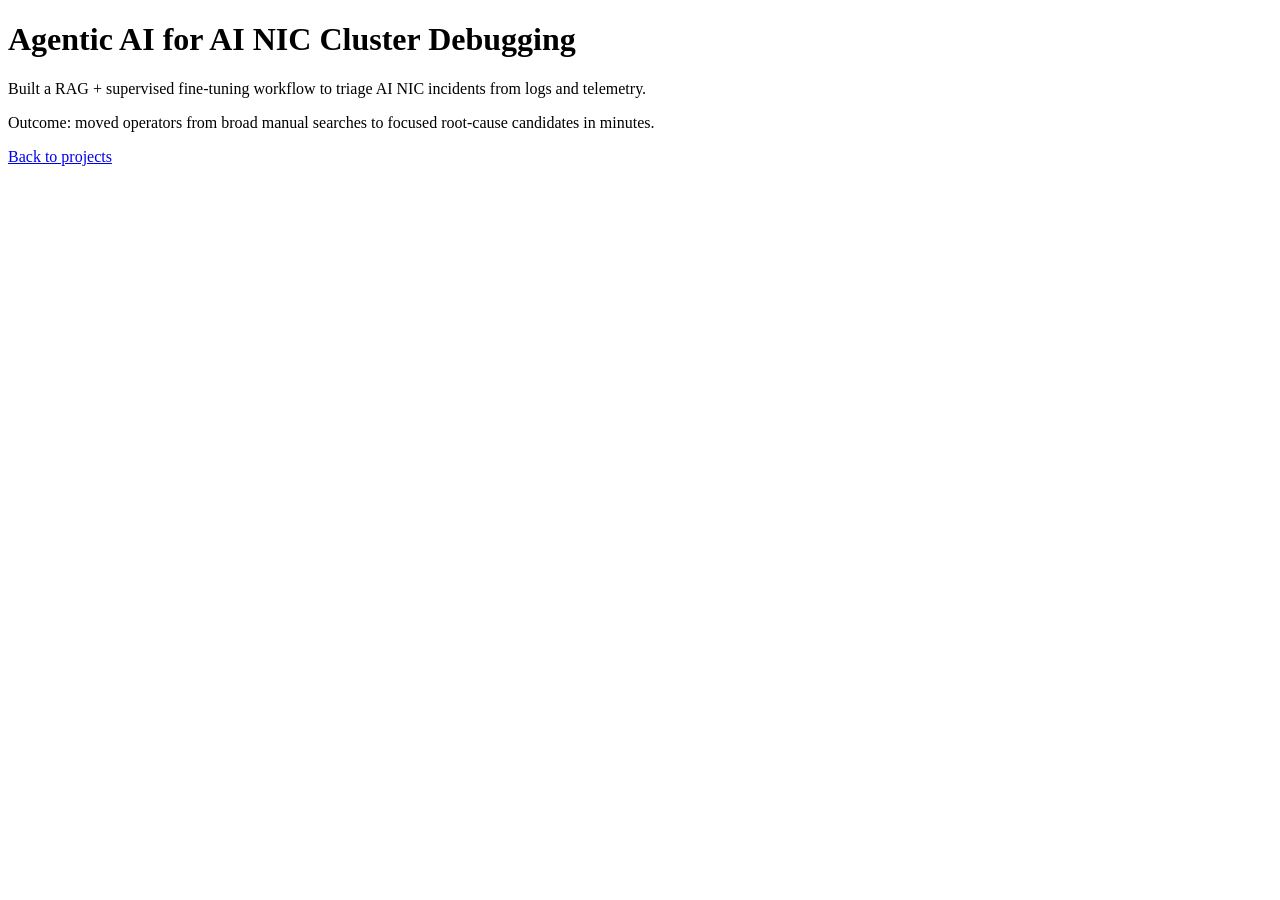
==== case-studies/ai-nic-rag.html @ d564003b "portfolio feedback changes" ====
<!doctype html>
<html lang="en">
<head>
  <meta charset="UTF-8">
  <meta name="viewport" content="width=device-width, initial-scale=1.0">
  <title>Case Study | Agentic AI for AI NIC Cluster Debugging</title>
</head>
<body>
  <main>
    <h1>Agentic AI for AI NIC Cluster Debugging</h1>
    <p>Built a RAG + supervised fine-tuning workflow to triage AI NIC incidents from logs and telemetry.</p>
    <p>Outcome: moved operators from broad manual searches to focused root-cause candidates in minutes.</p>
    <p><a href="../index.html#projects">Back to projects</a></p>
  </main>
</body>
</html>
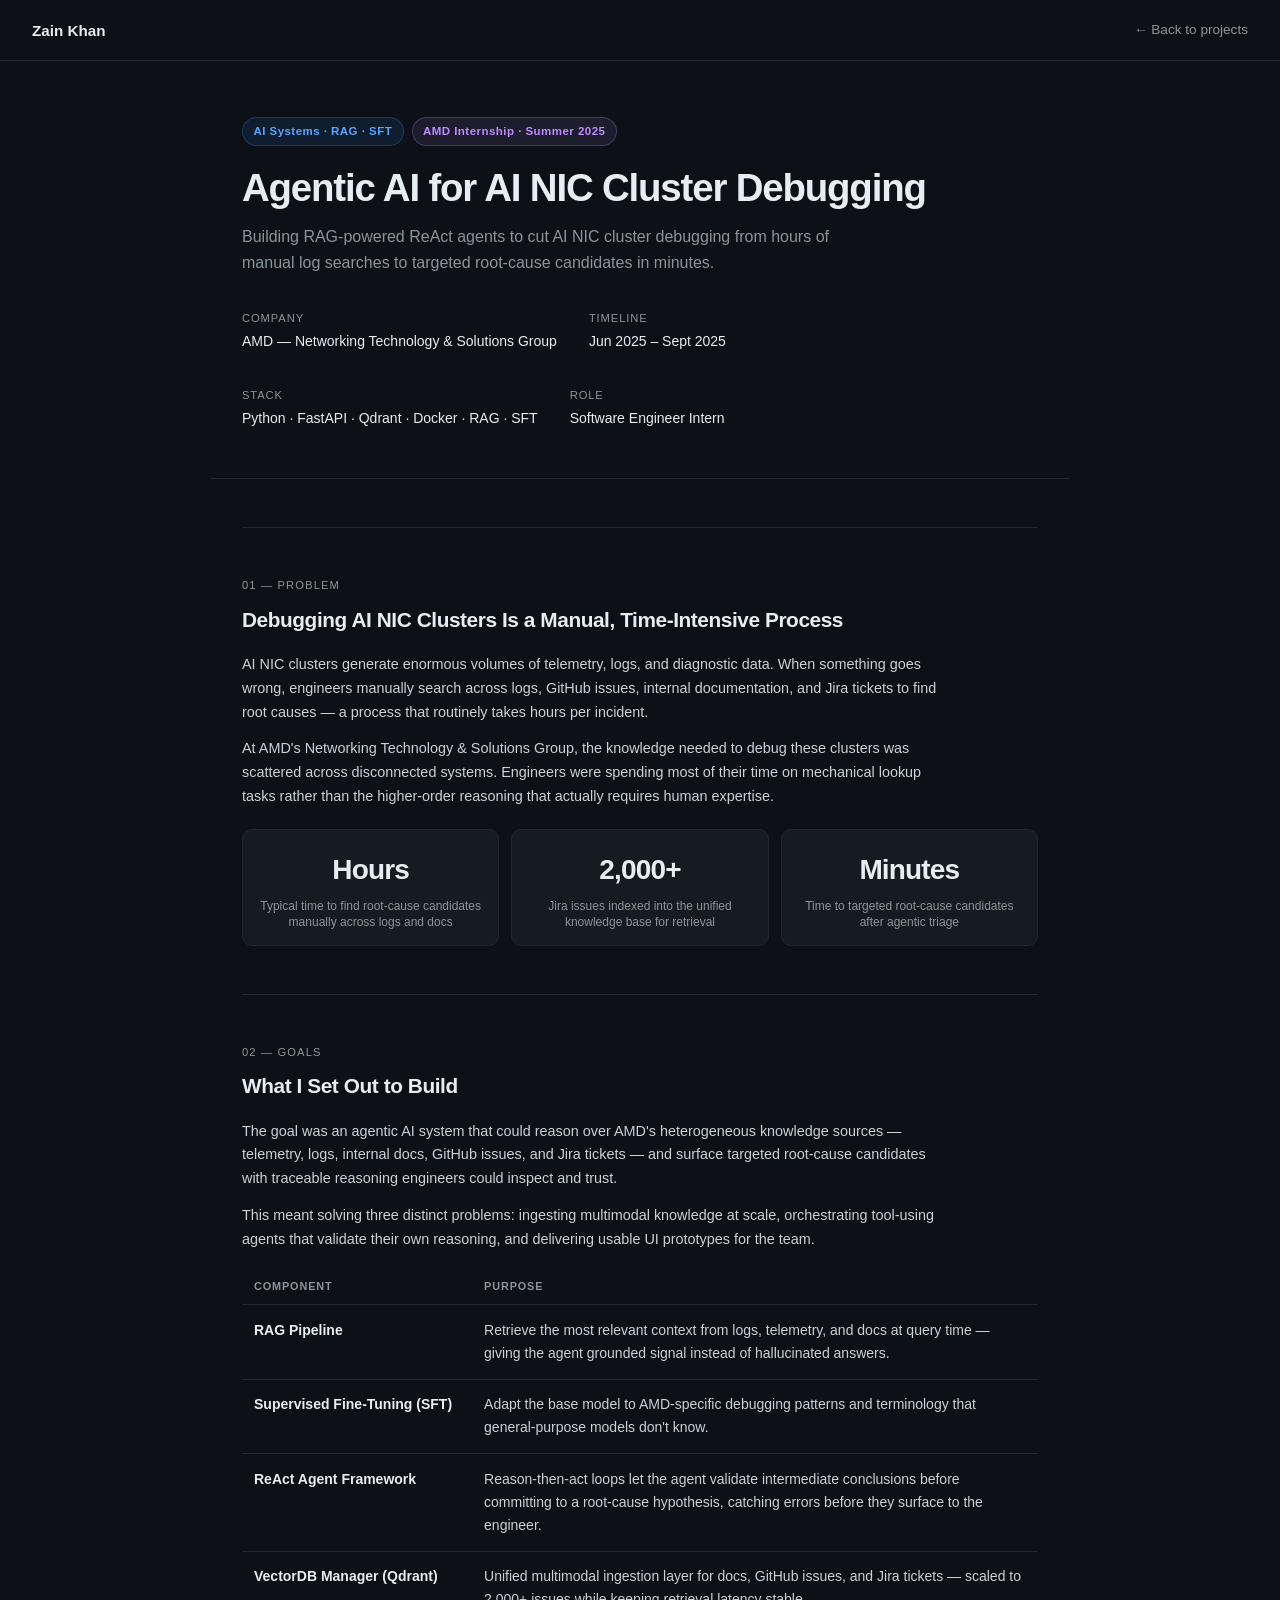
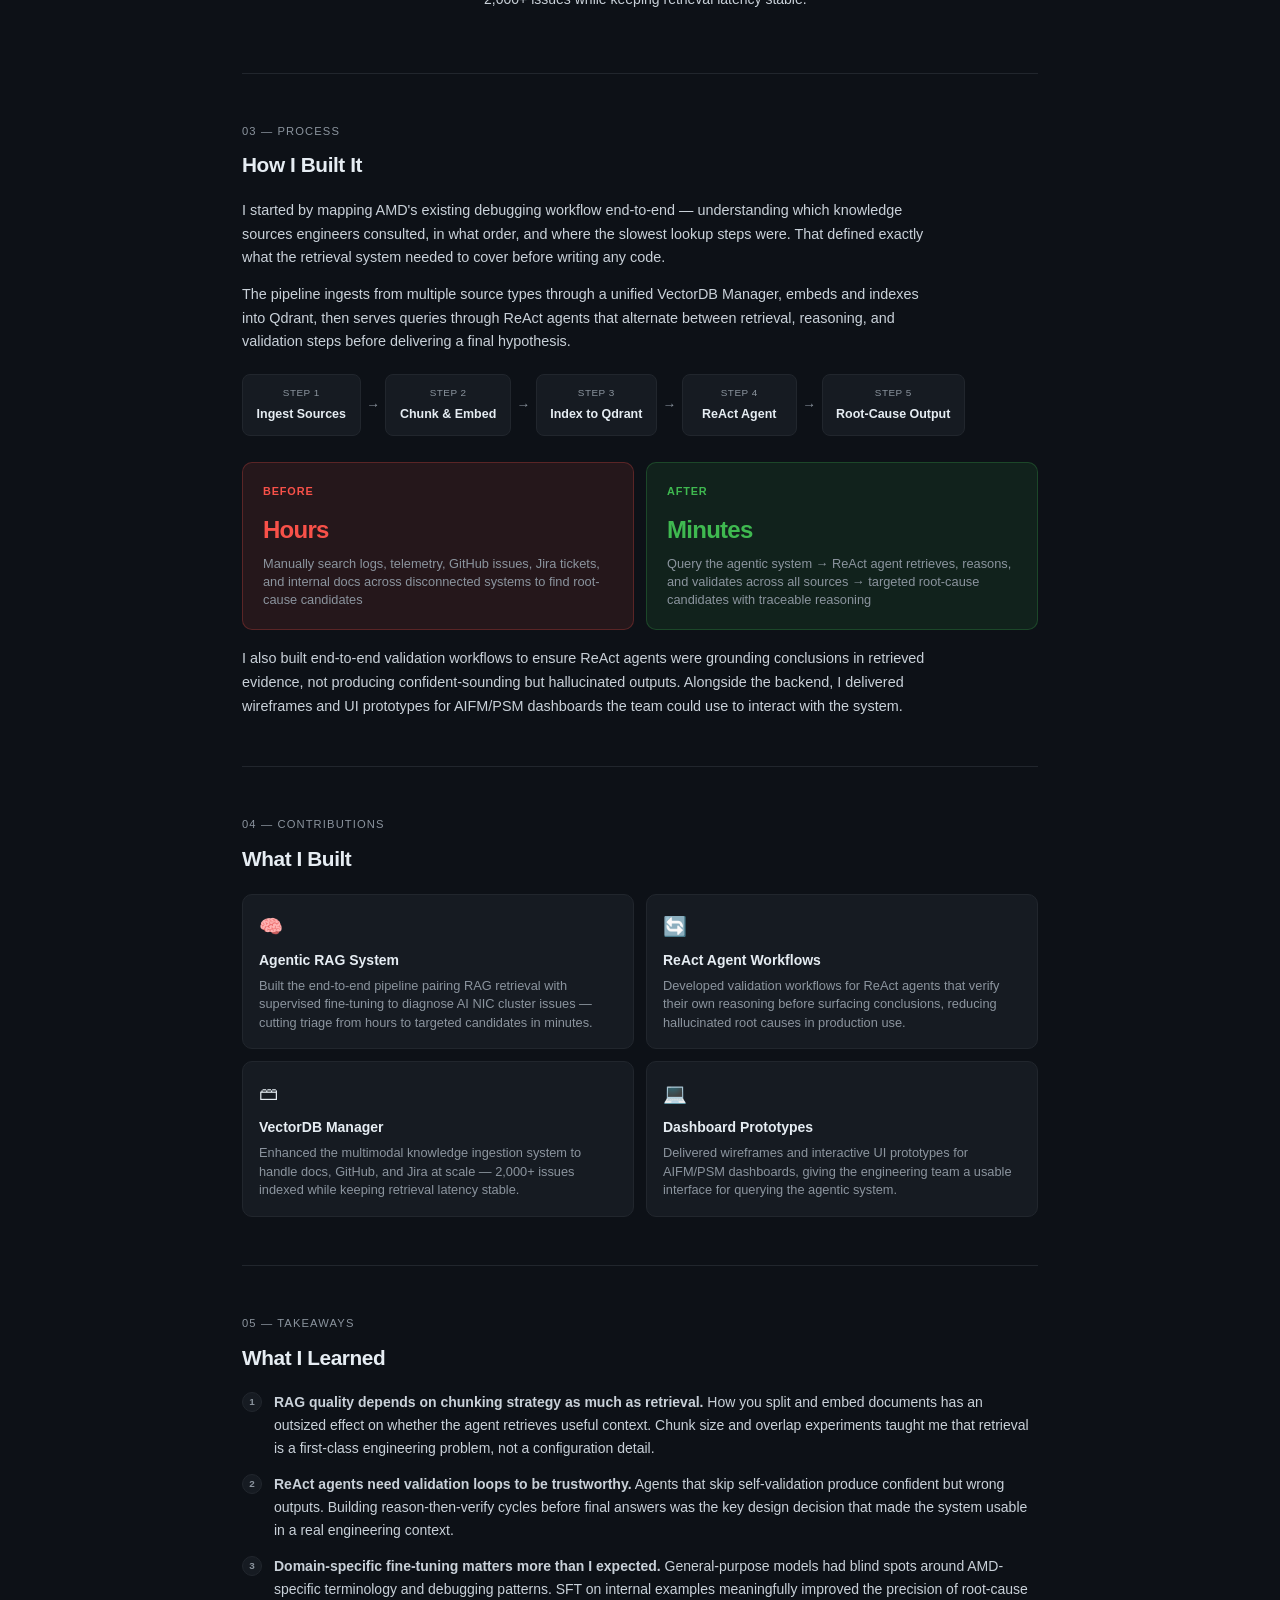
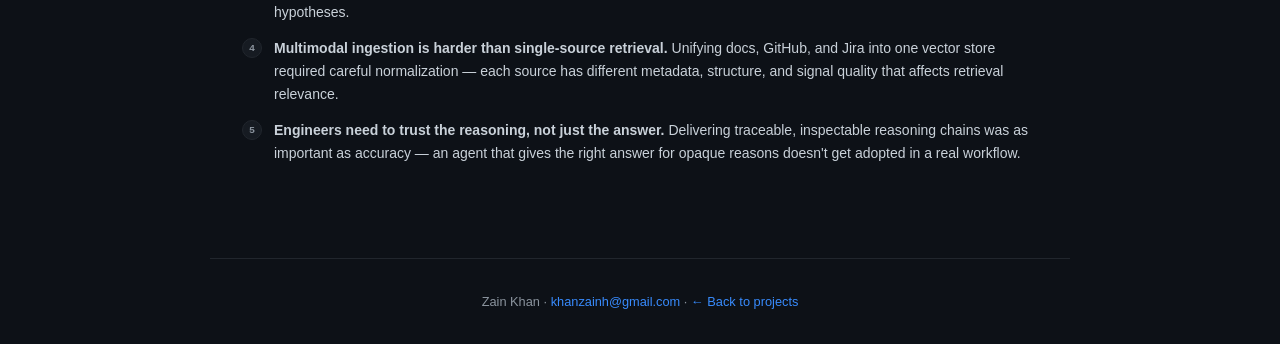
==== commit dfd049be: "added case study for Capstone section" ====
--- a/case-studies/ai-nic-rag.html
+++ b/case-studies/ai-nic-rag.html
@@ -1,16 +1,146 @@
-<!doctype html>
+<!DOCTYPE html>
 <html lang="en">
 <head>
-  <meta charset="UTF-8">
-  <meta name="viewport" content="width=device-width, initial-scale=1.0">
+  <meta charset="UTF-8" />
+  <meta name="viewport" content="width=device-width, initial-scale=1.0" />
   <title>Case Study | Agentic AI for AI NIC Cluster Debugging</title>
+  <style>
+    *, *::before, *::after { box-sizing: border-box; margin: 0; padding: 0; }
+    :root { --bg:#0d1117;--surface:#161b22;--border:#21262d;--text:#e6edf3;--muted:#8b949e;--accent:#388bfd;--tag-sec:#58a6ff;--tag-bg:rgba(56,139,253,0.1);--green:#3fb950;--green-bg:rgba(63,185,80,0.1);--red:#f85149;--red-bg:rgba(248,81,73,0.1);--purple:#bc8cff;--purple-bg:rgba(188,140,255,0.1);--radius:10px; }
+    body{background:var(--bg);color:var(--text);font-family:-apple-system,BlinkMacSystemFont,"Segoe UI",Roboto,sans-serif;line-height:1.65;font-size:15px;}
+    a{color:var(--accent);text-decoration:none;} a:hover{text-decoration:underline;}
+    nav{display:flex;justify-content:space-between;align-items:center;padding:1.1rem 2rem;border-bottom:1px solid var(--border);background:var(--bg);position:sticky;top:0;z-index:100;}
+    nav .logo{font-weight:700;font-size:.95rem;color:var(--text);}
+    nav .back{font-size:.85rem;color:var(--muted);} nav .back:hover{color:var(--text);text-decoration:none;}
+    .hero{border-bottom:1px solid var(--border);padding:3.5rem 2rem 3rem;max-width:860px;margin:0 auto;}
+    .tag-row{display:flex;gap:.5rem;flex-wrap:wrap;margin-bottom:1.25rem;}
+    .tag{font-size:.72rem;font-weight:600;letter-spacing:.04em;padding:.25rem .65rem;border-radius:100px;color:var(--tag-sec);background:var(--tag-bg);border:1px solid rgba(56,139,253,.25);}
+    .tag.purple{color:var(--purple);background:var(--purple-bg);border-color:rgba(188,140,255,.25);}
+    .hero h1{font-size:clamp(1.75rem,3.5vw,2.4rem);font-weight:800;letter-spacing:-.03em;line-height:1.15;margin-bottom:.85rem;}
+    .hero .sub{color:var(--muted);font-size:1rem;max-width:600px;margin-bottom:2rem;}
+    .meta-row{display:flex;gap:2rem;flex-wrap:wrap;}
+    .meta-item .label{font-size:.7rem;text-transform:uppercase;letter-spacing:.08em;color:var(--muted);margin-bottom:.2rem;}
+    .meta-item .value{font-size:.875rem;color:var(--text);font-weight:500;}
+    .content{max-width:860px;margin:0 auto;padding:0 2rem 5rem;}
+    .section{margin-top:3rem;padding-top:3rem;border-top:1px solid var(--border);}
+    .section-label{font-size:.7rem;text-transform:uppercase;letter-spacing:.1em;color:var(--muted);margin-bottom:.5rem;}
+    .section h2{font-size:1.3rem;font-weight:700;letter-spacing:-.02em;margin-bottom:1rem;}
+    .section p{color:#c9d1d9;font-size:.9rem;margin-bottom:.8rem;max-width:700px;}
+    .stats-grid{display:grid;grid-template-columns:repeat(3,1fr);gap:.75rem;margin-top:1.25rem;}
+    @media(max-width:580px){.stats-grid{grid-template-columns:1fr;}}
+    .stat-card{background:var(--surface);border:1px solid var(--border);border-radius:var(--radius);padding:1.1rem 1rem .9rem;text-align:center;}
+    .stat-card .number{font-size:1.75rem;font-weight:800;letter-spacing:-.03em;color:var(--text);}
+    .stat-card .caption{font-size:.75rem;color:var(--muted);margin-top:.3rem;line-height:1.35;}
+    .arch-table{width:100%;border-collapse:collapse;margin-top:1.1rem;font-size:.875rem;}
+    .arch-table th{text-align:left;font-size:.68rem;text-transform:uppercase;letter-spacing:.08em;color:var(--muted);padding:.55rem .75rem;border-bottom:1px solid var(--border);}
+    .arch-table td{padding:.85rem .75rem;border-bottom:1px solid var(--border);vertical-align:top;color:#c9d1d9;}
+    .arch-table td:first-child{font-weight:600;color:var(--text);white-space:nowrap;padding-right:1.25rem;}
+    .arch-table tr:last-child td{border-bottom:none;}
+    .pipeline{display:flex;align-items:center;margin:1.25rem 0;overflow-x:auto;padding-bottom:.4rem;}
+    .pipeline-step{background:var(--surface);border:1px solid var(--border);border-radius:8px;padding:.6rem .85rem;font-size:.78rem;font-weight:600;color:var(--text);white-space:nowrap;text-align:center;min-width:115px;flex-shrink:0;}
+    .pipeline-step .step-num{display:block;font-size:.62rem;font-weight:400;color:var(--muted);text-transform:uppercase;letter-spacing:.05em;margin-bottom:.2rem;}
+    .pipeline-arrow{color:var(--muted);padding:0 .35rem;font-size:.85rem;flex-shrink:0;}
+    .before-after{display:grid;grid-template-columns:1fr 1fr;gap:.75rem;margin-top:1.25rem;}
+    @media(max-width:520px){.before-after{grid-template-columns:1fr;}}
+    .ba-card{border-radius:var(--radius);padding:1.25rem;}
+    .ba-card.before{background:var(--red-bg);border:1px solid rgba(248,81,73,.25);}
+    .ba-card.after{background:var(--green-bg);border:1px solid rgba(63,185,80,.25);}
+    .ba-label{font-size:.68rem;text-transform:uppercase;letter-spacing:.08em;font-weight:700;margin-bottom:.6rem;}
+    .ba-card.before .ba-label{color:var(--red);} .ba-card.after .ba-label{color:var(--green);}
+    .ba-metric{font-size:1.5rem;font-weight:800;letter-spacing:-.03em;margin-bottom:.3rem;}
+    .ba-card.before .ba-metric{color:var(--red);} .ba-card.after .ba-metric{color:var(--green);}
+    .ba-desc{font-size:.8rem;color:var(--muted);line-height:1.4;}
+    .contrib-grid{display:grid;grid-template-columns:1fr 1fr;gap:.75rem;margin-top:1.1rem;}
+    @media(max-width:520px){.contrib-grid{grid-template-columns:1fr;}}
+    .contrib-card{background:var(--surface);border:1px solid var(--border);border-radius:var(--radius);padding:1rem;}
+    .contrib-card .icon{font-size:1.2rem;margin-bottom:.4rem;}
+    .contrib-card h4{font-size:.875rem;font-weight:700;margin-bottom:.3rem;color:var(--text);}
+    .contrib-card p{font-size:.8rem;color:var(--muted);line-height:1.45;margin:0;}
+    .takeaway-list{list-style:none;margin-top:1rem;}
+    .takeaway-list li{display:flex;gap:.75rem;margin-bottom:.8rem;font-size:.875rem;color:#c9d1d9;align-items:flex-start;}
+    .takeaway-list li .num{min-width:20px;height:20px;background:var(--surface);border:1px solid var(--border);border-radius:50%;font-size:.62rem;font-weight:700;color:var(--muted);display:flex;align-items:center;justify-content:center;flex-shrink:0;margin-top:1px;}
+    footer{border-top:1px solid var(--border);padding:2rem;text-align:center;font-size:.8rem;color:var(--muted);max-width:860px;margin:0 auto;}
+  </style>
 </head>
 <body>
-  <main>
-    <h1>Agentic AI for AI NIC Cluster Debugging</h1>
-    <p>Built a RAG + supervised fine-tuning workflow to triage AI NIC incidents from logs and telemetry.</p>
-    <p>Outcome: moved operators from broad manual searches to focused root-cause candidates in minutes.</p>
-    <p><a href="../index.html#projects">Back to projects</a></p>
-  </main>
-</body>
-</html>
+<nav><span class="logo">Zain Khan</span><a class="back" href="../index.html">&larr; Back to projects</a></nav>
+<div class="hero">
+  <div class="tag-row"><span class="tag">AI Systems &middot; RAG &middot; SFT</span><span class="tag purple">AMD Internship &middot; Summer 2025</span></div>
+  <h1>Agentic AI for AI NIC Cluster Debugging</h1>
+  <p class="sub">Building RAG-powered ReAct agents to cut AI NIC cluster debugging from hours of manual log searches to targeted root-cause candidates in minutes.</p>
+  <div class="meta-row">
+    <div class="meta-item"><div class="label">Company</div><div class="value">AMD &mdash; Networking Technology &amp; Solutions Group</div></div>
+    <div class="meta-item"><div class="label">Timeline</div><div class="value">Jun 2025 &ndash; Sept 2025</div></div>
+    <div class="meta-item"><div class="label">Stack</div><div class="value">Python &middot; FastAPI &middot; Qdrant &middot; Docker &middot; RAG &middot; SFT</div></div>
+    <div class="meta-item"><div class="label">Role</div><div class="value">Software Engineer Intern</div></div>
+  </div>
+</div>
+<div class="content">
+  <div class="section">
+    <div class="section-label">01 &mdash; Problem</div>
+    <h2>Debugging AI NIC Clusters Is a Manual, Time-Intensive Process</h2>
+    <p>AI NIC clusters generate enormous volumes of telemetry, logs, and diagnostic data. When something goes wrong, engineers manually search across logs, GitHub issues, internal documentation, and Jira tickets to find root causes &mdash; a process that routinely takes hours per incident.</p>
+    <p>At AMD's Networking Technology &amp; Solutions Group, the knowledge needed to debug these clusters was scattered across disconnected systems. Engineers were spending most of their time on mechanical lookup tasks rather than the higher-order reasoning that actually requires human expertise.</p>
+    <div class="stats-grid">
+      <div class="stat-card"><div class="number">Hours</div><div class="caption">Typical time to find root-cause candidates manually across logs and docs</div></div>
+      <div class="stat-card"><div class="number">2,000+</div><div class="caption">Jira issues indexed into the unified knowledge base for retrieval</div></div>
+      <div class="stat-card"><div class="number">Minutes</div><div class="caption">Time to targeted root-cause candidates after agentic triage</div></div>
+    </div>
+  </div>
+  <div class="section">
+    <div class="section-label">02 &mdash; Goals</div>
+    <h2>What I Set Out to Build</h2>
+    <p>The goal was an agentic AI system that could reason over AMD's heterogeneous knowledge sources &mdash; telemetry, logs, internal docs, GitHub issues, and Jira tickets &mdash; and surface targeted root-cause candidates with traceable reasoning engineers could inspect and trust.</p>
+    <p>This meant solving three distinct problems: ingesting multimodal knowledge at scale, orchestrating tool-using agents that validate their own reasoning, and delivering usable UI prototypes for the team.</p>
+    <table class="arch-table">
+      <thead><tr><th>Component</th><th>Purpose</th></tr></thead>
+      <tbody>
+        <tr><td>RAG Pipeline</td><td>Retrieve the most relevant context from logs, telemetry, and docs at query time &mdash; giving the agent grounded signal instead of hallucinated answers.</td></tr>
+        <tr><td>Supervised Fine-Tuning (SFT)</td><td>Adapt the base model to AMD-specific debugging patterns and terminology that general-purpose models don't know.</td></tr>
+        <tr><td>ReAct Agent Framework</td><td>Reason-then-act loops let the agent validate intermediate conclusions before committing to a root-cause hypothesis, catching errors before they surface to the engineer.</td></tr>
+        <tr><td>VectorDB Manager (Qdrant)</td><td>Unified multimodal ingestion layer for docs, GitHub issues, and Jira tickets &mdash; scaled to 2,000+ issues while keeping retrieval latency stable.</td></tr>
+      </tbody>
+    </table>
+  </div>
+  <div class="section">
+    <div class="section-label">03 &mdash; Process</div>
+    <h2>How I Built It</h2>
+    <p>I started by mapping AMD's existing debugging workflow end-to-end &mdash; understanding which knowledge sources engineers consulted, in what order, and where the slowest lookup steps were. That defined exactly what the retrieval system needed to cover before writing any code.</p>
+    <p>The pipeline ingests from multiple source types through a unified VectorDB Manager, embeds and indexes into Qdrant, then serves queries through ReAct agents that alternate between retrieval, reasoning, and validation steps before delivering a final hypothesis.</p>
+    <div class="pipeline">
+      <div class="pipeline-step"><span class="step-num">Step 1</span>Ingest Sources</div><div class="pipeline-arrow">&rarr;</div>
+      <div class="pipeline-step"><span class="step-num">Step 2</span>Chunk &amp; Embed</div><div class="pipeline-arrow">&rarr;</div>
+      <div class="pipeline-step"><span class="step-num">Step 3</span>Index to Qdrant</div><div class="pipeline-arrow">&rarr;</div>
+      <div class="pipeline-step"><span class="step-num">Step 4</span>ReAct Agent</div><div class="pipeline-arrow">&rarr;</div>
+      <div class="pipeline-step"><span class="step-num">Step 5</span>Root-Cause Output</div>
+    </div>
+    <div class="before-after">
+      <div class="ba-card before"><div class="ba-label">Before</div><div class="ba-metric">Hours</div><div class="ba-desc">Manually search logs, telemetry, GitHub issues, Jira tickets, and internal docs across disconnected systems to find root-cause candidates</div></div>
+      <div class="ba-card after"><div class="ba-label">After</div><div class="ba-metric">Minutes</div><div class="ba-desc">Query the agentic system &rarr; ReAct agent retrieves, reasons, and validates across all sources &rarr; targeted root-cause candidates with traceable reasoning</div></div>
+    </div>
+    <p style="margin-top:1.1rem;">I also built end-to-end validation workflows to ensure ReAct agents were grounding conclusions in retrieved evidence, not producing confident-sounding but hallucinated outputs. Alongside the backend, I delivered wireframes and UI prototypes for AIFM/PSM dashboards the team could use to interact with the system.</p>
+  </div>
+  <div class="section">
+    <div class="section-label">04 &mdash; Contributions</div>
+    <h2>What I Built</h2>
+    <div class="contrib-grid">
+      <div class="contrib-card"><div class="icon">&#129504;</div><h4>Agentic RAG System</h4><p>Built the end-to-end pipeline pairing RAG retrieval with supervised fine-tuning to diagnose AI NIC cluster issues &mdash; cutting triage from hours to targeted candidates in minutes.</p></div>
+      <div class="contrib-card"><div class="icon">&#128260;</div><h4>ReAct Agent Workflows</h4><p>Developed validation workflows for ReAct agents that verify their own reasoning before surfacing conclusions, reducing hallucinated root causes in production use.</p></div>
+      <div class="contrib-card"><div class="icon">&#128451;</div><h4>VectorDB Manager</h4><p>Enhanced the multimodal knowledge ingestion system to handle docs, GitHub, and Jira at scale &mdash; 2,000+ issues indexed while keeping retrieval latency stable.</p></div>
+      <div class="contrib-card"><div class="icon">&#128187;</div><h4>Dashboard Prototypes</h4><p>Delivered wireframes and interactive UI prototypes for AIFM/PSM dashboards, giving the engineering team a usable interface for querying the agentic system.</p></div>
+    </div>
+  </div>
+  <div class="section">
+    <div class="section-label">05 &mdash; Takeaways</div>
+    <h2>What I Learned</h2>
+    <ul class="takeaway-list">
+      <li><span class="num">1</span><span><strong>RAG quality depends on chunking strategy as much as retrieval.</strong> How you split and embed documents has an outsized effect on whether the agent retrieves useful context. Chunk size and overlap experiments taught me that retrieval is a first-class engineering problem, not a configuration detail.</span></li>
+      <li><span class="num">2</span><span><strong>ReAct agents need validation loops to be trustworthy.</strong> Agents that skip self-validation produce confident but wrong outputs. Building reason-then-verify cycles before final answers was the key design decision that made the system usable in a real engineering context.</span></li>
+      <li><span class="num">3</span><span><strong>Domain-specific fine-tuning matters more than I expected.</strong> General-purpose models had blind spots around AMD-specific terminology and debugging patterns. SFT on internal examples meaningfully improved the precision of root-cause hypotheses.</span></li>
+      <li><span class="num">4</span><span><strong>Multimodal ingestion is harder than single-source retrieval.</strong> Unifying docs, GitHub, and Jira into one vector store required careful normalization &mdash; each source has different metadata, structure, and signal quality that affects retrieval relevance.</span></li>
+      <li><span class="num">5</span><span><strong>Engineers need to trust the reasoning, not just the answer.</strong> Delivering traceable, inspectable reasoning chains was as important as accuracy &mdash; an agent that gives the right answer for opaque reasons doesn't get adopted in a real workflow.</span></li>
+    </ul>
+  </div>
+</div>
+<footer>Zain Khan &middot; <a href="mailto:khanzainh@gmail.com">khanzainh@gmail.com</a> &middot; <a href="../index.html">&larr; Back to projects</a></footer>
+</body></html>
